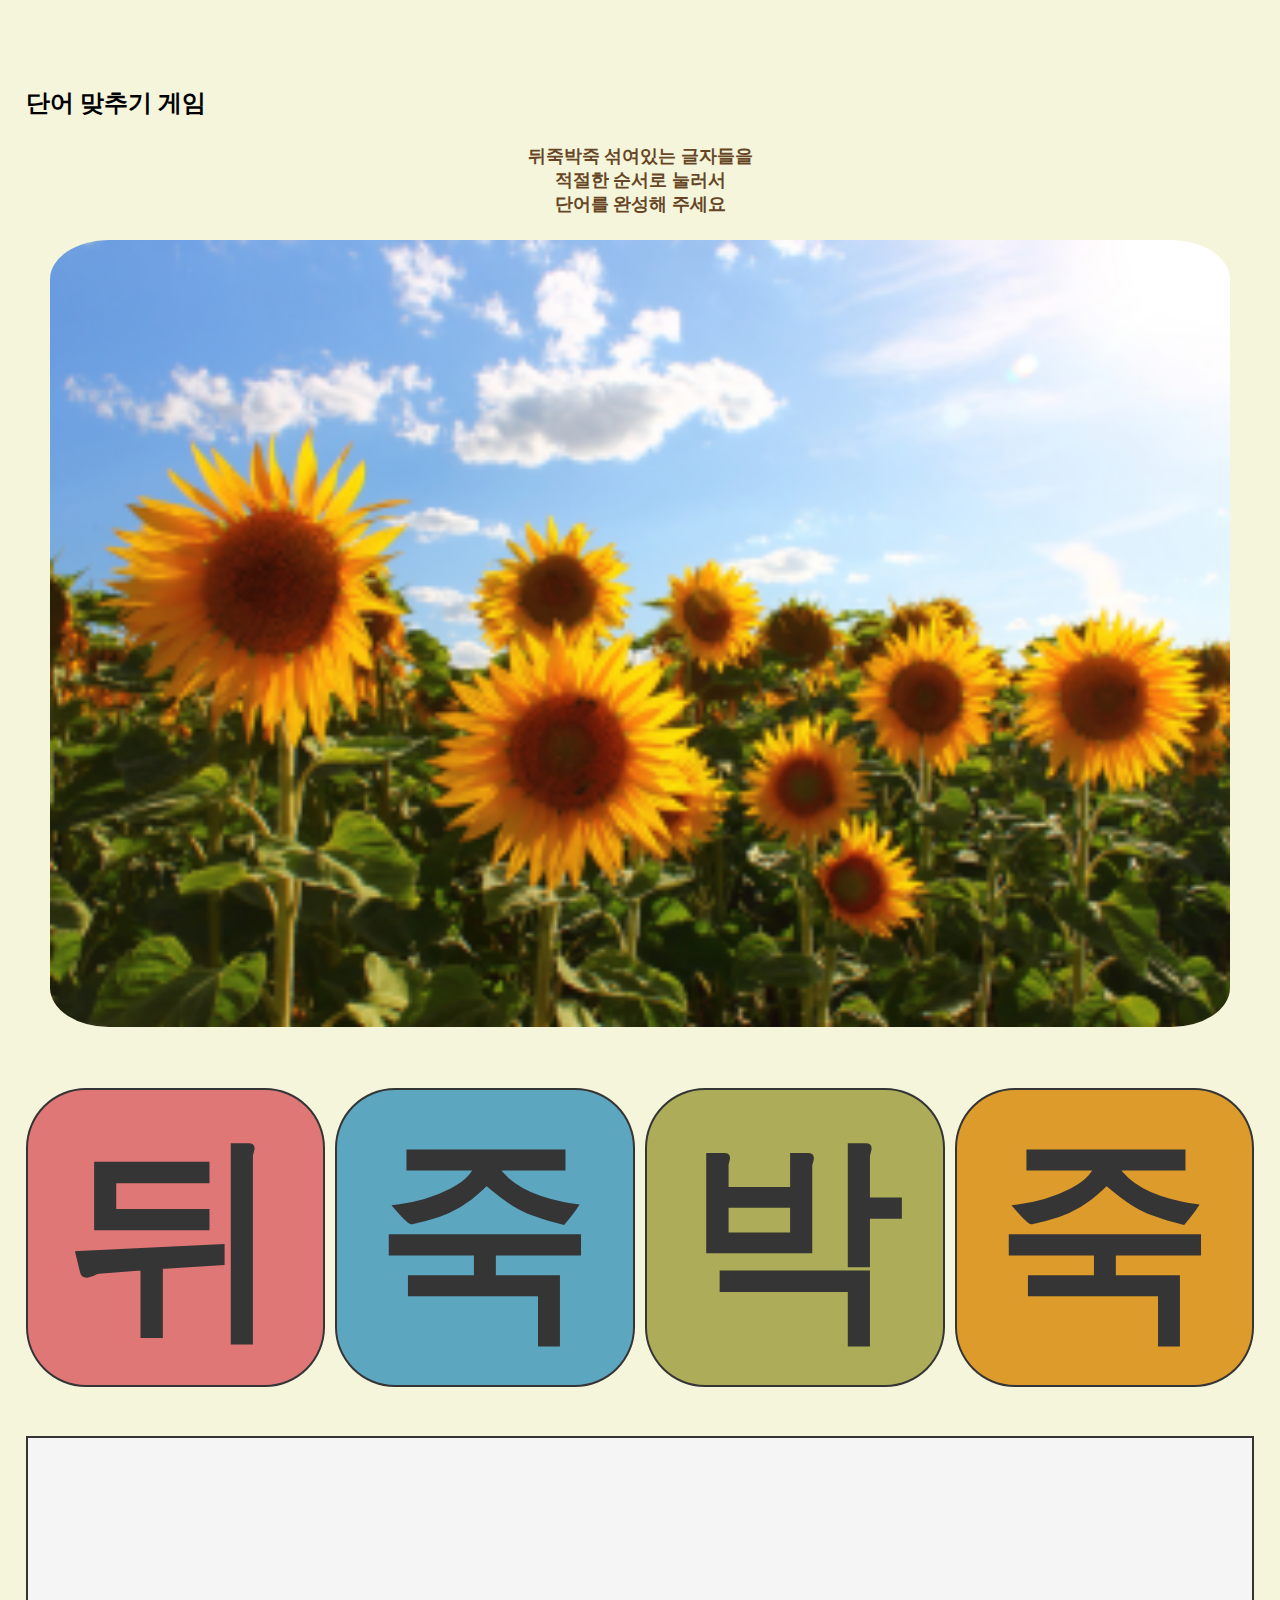
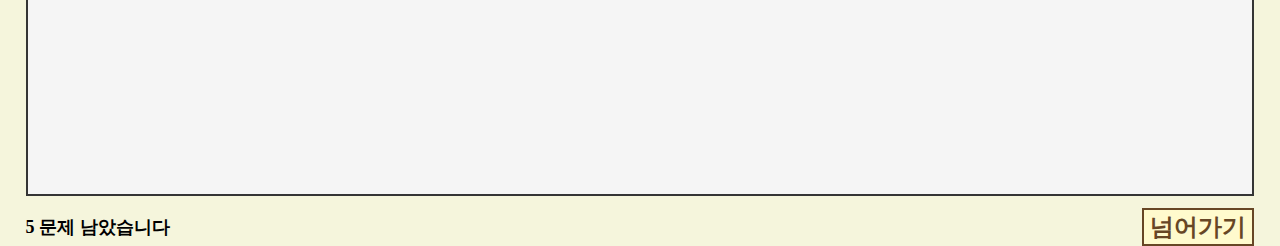
==== game.html @ 5b0ddf84 "Initial Commit" ====
<!doctype html>
<html lang="ko">

<head>
    <meta charset="UTF-8">
    <meta name="viewport" content="width=device-width, initial-scale=1.0">
    <!-- link 자리 -->
    <link rel="stylesheet" href="style_game.css">

    <title>단어 맞추기 게임</title>
</head>
    
<body>
    <div id="title">단어 맞추기 게임</div>

    <div id="screen">
        <div id="게임화면">
            <div class="text"> <!--설명부분-->
                뒤죽박죽 섞여있는 글자들을
                <br>
                적절한 순서로 눌러서
                <br>
                단어를 완성해 주세요
            </div>

            <div id="image"> <!--사진부분-->
            </div>

            <div id="char"> <!--글자부분-->
                <div id="글자_1" onclick="" style="background-color: rgb(224, 119, 119);">뒤</div>
                <div id="글자_2" style="background-color: rgb(93, 166, 191);">죽</div>
                <div id="글자_3" style="background-color: rgb(172, 172, 89);">박</div>
                <div id="글자_4" style="background-color: rgb(220, 155, 43);">죽</div>
            </div>

            <div id="answer"> <!--답안부분-->
                <div id="답안_1"></div>
                <div id="답안_2"></div>
                <div id="답안_3"></div>
                <div id="답안_4"></div>
            </div>

            <div id="bottom">
                <div id="남은문제">5 문제 남았습니다</div>
                <button id="넘어가기" onclick="">
                    넘어가기
                </button>
            </div>
        </div>

        <div id="완료화면" style="display:none;">
            <div class="text">
                게임을 완료했어요
                <br>
                잘 하셨어요
            </div>
            <button onclick="restart()">
                한 번 더 게임하기
            </button>
        </div>
    </div>

    <script src="functions.js"></script>
</body>

</html>
---- style_game.css ----
html {
    width: 100vw;
    height: 100vh;
    background-color: beige;
    
    -ms-overflow-style: none;
    scrollbar-width: none; 
}
body { 
    margin:0;
    height: 96%;

    -ms-overflow-style: none;
    scrollbar-width: none;

    display: flex;
    flex-direction: column;
    padding:2%;
}
#title {
    font-size: x-large;
    font-weight: bold;
    margin:5% 0 2% 0;
}
#screen {
    flex:1;
}
#게임화면 {
    height: 100%;

    display:flex;
    flex-direction: column;
    justify-content: space-around;
}
#게임화면 .text {
    font-size: large;
    font-weight: bold;
    text-align: center;

    color:#674625
}
#image {
    margin: 2%;
    background: url(img/1.png) no-repeat center / cover;
    aspect-ratio: 3/2;

    border-radius: 5%;
}
#char {
    width: 100%;
    display: grid;
    grid-template-columns: 1fr 1fr 1fr 1fr;
    column-gap: 10px;

    margin: 3% 0 3% 0;
}
[id ^= "글자_"] {
    font-weight: bold;
    font-size: calc(17vw);
    text-align: center;

    border-radius: 20%;
    border: 2px solid rgb(53, 53, 53);

    color: rgb(53, 53, 53);
}
#answer {
    width: calc(100% - 4px);
    display: grid;
    grid-template-columns: 1fr 1fr 1fr 1fr;
    /* column-gap: 10px; */

    background-color: whitesmoke;
    border: 2px solid rgb(53, 53, 53);
    margin: 1% 0 1% 0;
    padding: 2% 0 2% 0;
}
[id ^= "답안_"] {
    width: 100%;
    aspect-ratio: 1/1;

    font-weight: bold;
    font-size:17vw;
    text-align: center;
}
#bottom {
    display: flex;
    justify-content: space-between;
}
#남은문제 {
    font-size: large;
    font-weight: bold;

    display:flex;
    flex-direction: column;
    justify-content: center;
}   
#넘어가기 {
    font-size: x-large;
    font-weight: bold;
    
    border: 2px solid #674625;
    background-color: lemonchiffon;
    color: #674625;
}

#완료화면 {
    height: 100%;

    display: flex;
    flex-direction: column;
    text-align: center;
    align-items: center;
    justify-content :space-evenly;

    font-size: xx-large;
}
#완료화면 button {
    font-size: xx-large;
    font-weight: bold;
    padding: 5%;
    margin-bottom: 30%;

    border-radius: 15%;
    border-color: #674625;
    color:rgb(94, 72, 46);
    background-color:rgb(220, 218, 198) ;
}
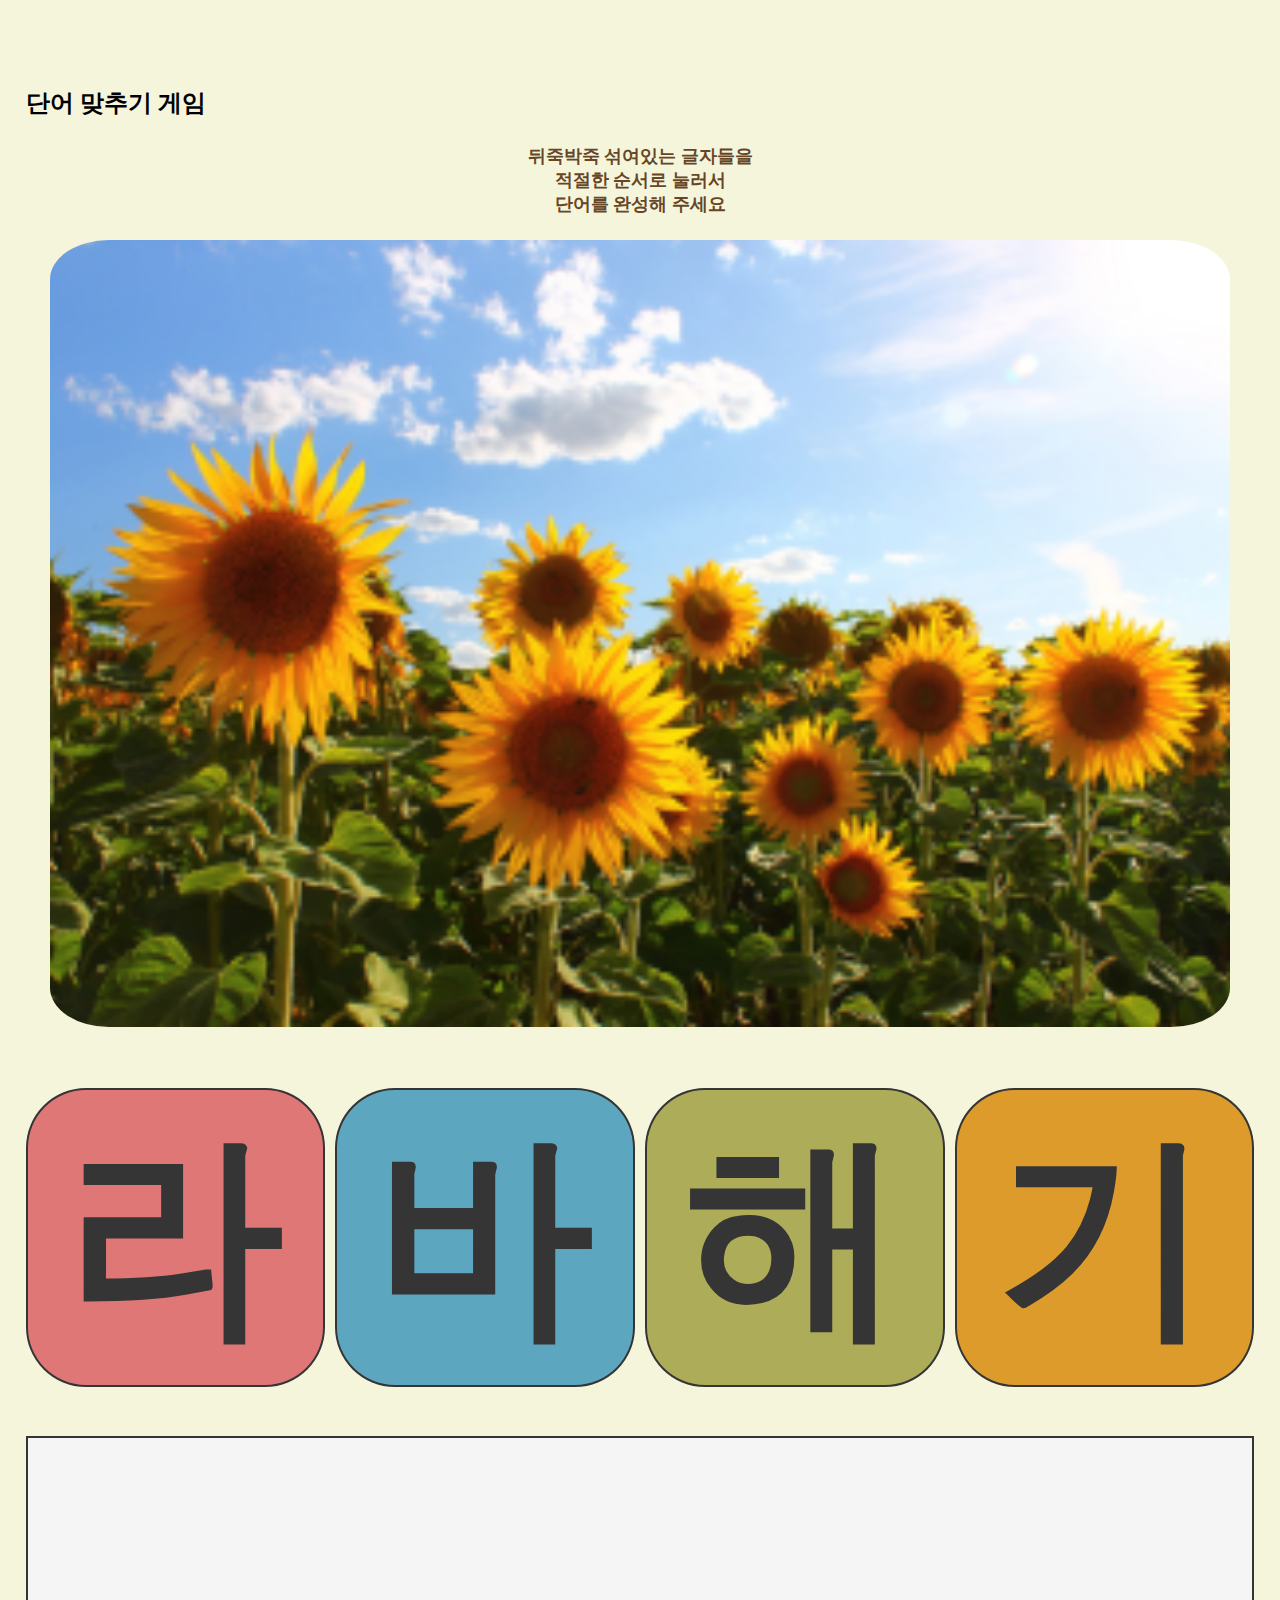
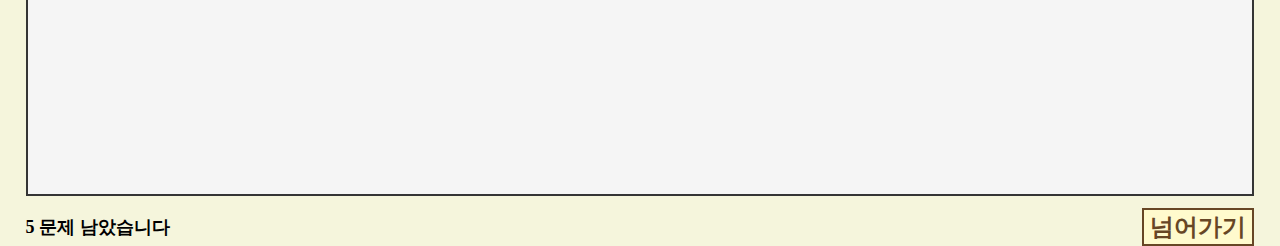
==== commit a76b2362: "게임 구현 완료" ====
--- a/game.html
+++ b/game.html
@@ -14,7 +14,7 @@
     <div id="title">단어 맞추기 게임</div>
 
     <div id="screen">
-        <div id="게임화면">
+        <div id="게임화면" >
             <div class="text"> <!--설명부분-->
                 뒤죽박죽 섞여있는 글자들을
                 <br>
@@ -27,10 +27,10 @@
             </div>
 
             <div id="char"> <!--글자부분-->
-                <div id="글자_1" onclick="" style="background-color: rgb(224, 119, 119);">뒤</div>
-                <div id="글자_2" style="background-color: rgb(93, 166, 191);">죽</div>
-                <div id="글자_3" style="background-color: rgb(172, 172, 89);">박</div>
-                <div id="글자_4" style="background-color: rgb(220, 155, 43);">죽</div>
+                <div id="글자_1" onclick="letterClick(0)" style="background-color: rgb(224, 119, 119);">뒤</div>
+                <div id="글자_2" onclick="letterClick(1)" style="background-color: rgb(93, 166, 191);">죽</div>
+                <div id="글자_3" onclick="letterClick(2)" style="background-color: rgb(172, 172, 89);">박</div>
+                <div id="글자_4" onclick="letterClick(3)" style="background-color: rgb(220, 155, 43);">죽</div>
             </div>
 
             <div id="answer"> <!--답안부분-->
@@ -42,7 +42,7 @@
 
             <div id="bottom">
                 <div id="남은문제">5 문제 남았습니다</div>
-                <button id="넘어가기" onclick="">
+                <button id="넘어가기" onclick="passBtn()">
                     넘어가기
                 </button>
             </div>
@@ -54,6 +54,9 @@
                 <br>
                 잘 하셨어요
             </div>
+            <div style="font-size: x-large; width: 100%; display: flex; justify-content: space-evenly;">맞춘 개수 : 
+                <div id="맞춘개수" style="font-weight: bold;"></div>
+            </div>
             <button onclick="restart()">
                 한 번 더 게임하기
             </button>
--- a/style_game.css
+++ b/style_game.css
@@ -41,7 +41,7 @@
 }
 #image {
     margin: 2%;
-    background: url(img/1.png) no-repeat center / cover;
+    /* background: url(img/1.png) no-repeat center / cover; */
     aspect-ratio: 3/2;
 
     border-radius: 5%;
